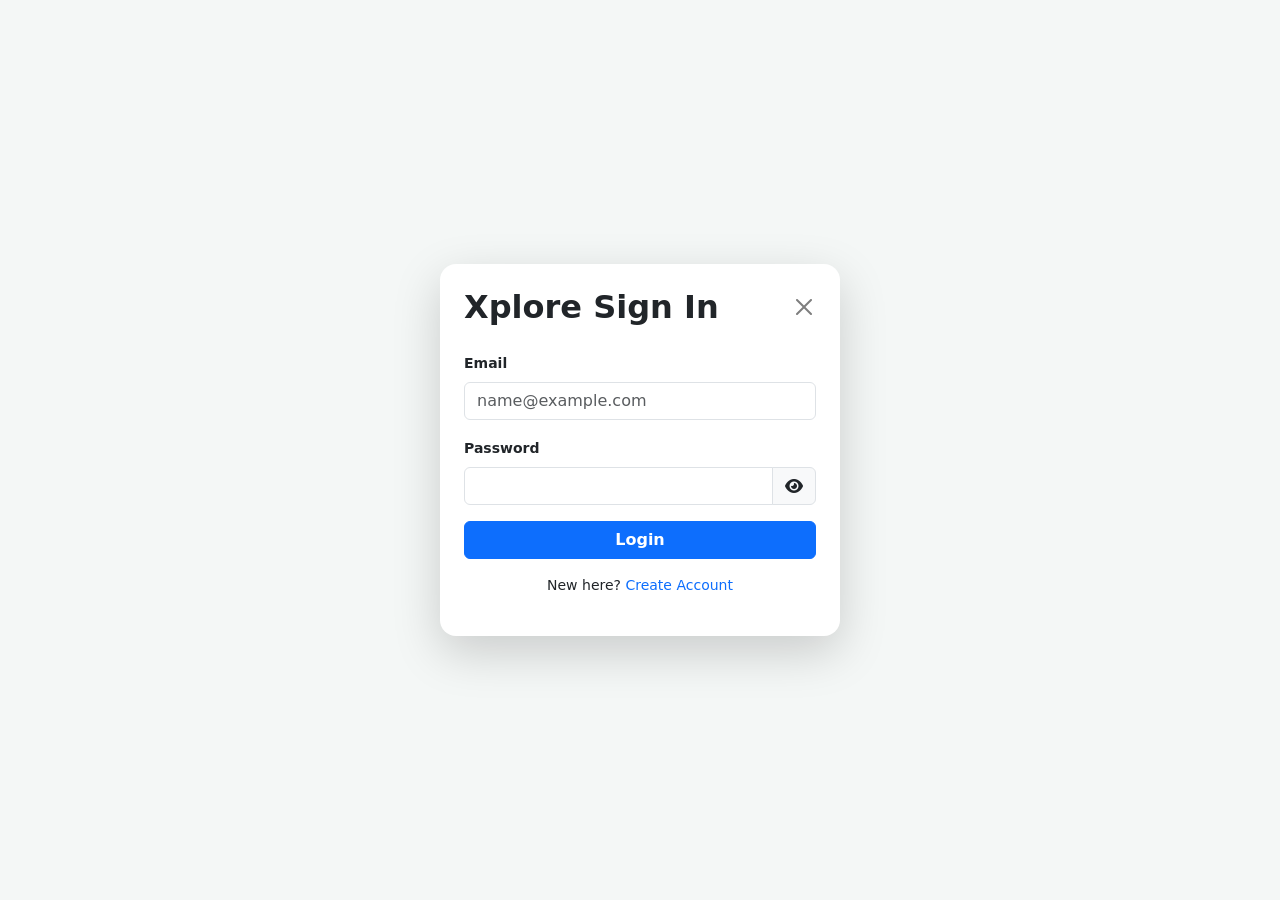
==== SignIn.html @ c6030951 "Sign in page validation" ====
<!DOCTYPE html>
<html lang="en">

<head>
    <meta charset="UTF-8">
    <meta name="viewport" content="width=device-width, initial-scale=1.0">
    <title>Xplore - Sign In</title>
      <!-- Bootstrap CSS -->
  <link href="https://cdn.jsdelivr.net/npm/bootstrap@5.0.2/dist/css/bootstrap.min.css" rel="stylesheet"
    integrity="sha384-EVSTQN3/azprG1Anm3QDgpJLIm9Nao0Yz1ztcQTwFspd3yD65VohhpuuCOmLASjC" crossorigin="anonymous">
  
  <!-- Linking for password eye icon  -->
  <link rel="stylesheet" href="https://cdnjs.cloudflare.com/ajax/libs/font-awesome/6.5.1/css/all.min.css">
  
  <!-- Custom CSS -->
  <link rel="stylesheet" href="css/style.css">

</head>

<!-- Body starts -->
<body>

    <div class="signin-wrapper">
        <div class="card signin-card shadow-lg border-0 rounded-4">
            <div class="card-body p-4">
                <div class="d-flex justify-content-between align-items-center mb-4">
                    <h2 class="fw-bold mb-0">Xplore Sign In</h2>
                    <button type="button" class="btn-close" id="closeBtn"></button>
                </div>

                <form id="signinForm">

                    <!-- Email Field -->
                    <div class="mb-3">
                        <label class="form-label small fw-bold">Email</label>
                        <input type="email" class="form-control" id="loginEmail" placeholder="name@example.com"
                            required>
                        <div id="emailFeedback" class="text-danger small mt-1"></div>
                    </div>

                    <!-- Password Field -->
                    <div class="mb-3">
                        <label class="form-label small fw-bold">Password</label>
                        <div class="input-group">
                            <input type="password" class="form-control" id="loginPassword" required>
                            <span class="input-group-text password-toggle" style="cursor:pointer">
                                <i class="fa-solid fa-eye"></i>
                            </span>
                        </div>

                        <!-- Password Requirement Hints -->
                        <div id="passLengthHint" class="text-muted small mt-1" style="display:none">
                            The password should have minimum 8 characters and maximum 255 characters.
                        </div>
                        
                        <div id="passFormatFeedback" class="text-danger small mt-1"></div>
                    </div>

                    <div id="loginError" class="alert alert-danger small py-2 text-center" style="display:none"></div>

                    <button type="submit" class="btn btn-primary w-100 fw-bold">Login</button>

                    <!-- Redirecting to Sign Up page if new user -->
                    <p class="text-center mt-3 small">
                        New here? <a href="signup.html" class="text-decoration-none">Create Account</a>
                    </p>

                </form>
            </div>
        </div>
    </div>

    <!-- External CSS -->
    <script src="js/index.js"></script>

</body>
<!-- Body ends -->

</html>
---- css/style.css ----
/* Global CSS styling */
* {
    margin: 0;
    padding: 0;
    box-sizing: border-box;
}

/* Box shadow effect for navigation section */
header {
    background-color: white;
    box-shadow: 1px 1px 1px 1px #0000000a;
}

/* Navbar styling */
.navbar.fixed-top {
    top: 0;
    left: 0;
    right: 0;
    z-index: 1050;
    background-color: white;
    box-shadow: 0 2px 10px rgba(0, 0, 0, 0.1);
}

/* Content from hiding behind the navbar for large devices */
.home-page {
    padding-top: 100px;
}

/* Content from hiding behind the navbar for smalle devices */
@media (max-width: 576px) {
    .home-page {
        padding-top: 70px;
    }
}

/* Ensure logo doesn't hog space on small screens */
.navbar-brand img {
    max-width: 80px;
    height: auto;
}

/* Ensure logo doesn't hog space on extra small screens */
@media (max-width: 576px) {
    .btn {
        padding: 0.375rem 0.5rem;
        font-size: 0.85rem;
    }

    .navbar-brand img {
        max-width: 50px;
    }
}

/* Hero banner Badge styling */
.badge-tag {
    background-color: beige;
    width: fit-content;
    color: black;
    font-style: italic;
}

/* Hero banner styling for large screens */
.hero .banner {
    height: 100%;
    min-height: 300px;
    object-fit: cover;
    object-position: center;
}

/* Hero banner styling for small screens */
@media (max-width: 350px) {
    .hero-heading {
        font-size: 1.2rem;
    }

    .badge-tag {
        font-size: 0.7rem;
        white-space: normal;
    }

    /* Hero banner description limiting to 2 lines for small screens */
    .hero p {
        font-size: 0.8rem;
        display: -webkit-box;
        line-clamp: 2;
        -webkit-line-clamp: 2;
        -webkit-box-orient: vertical;
        overflow: hidden;
    }
}

/* Hero banner Card styling */
.hero .card {
    min-height: 300px;
    overflow: hidden;
}

/* Gallery image in Features section styling for large screens */
.gallery-images {
    width: 100%;
    max-width: 100%;
    height: auto;
    display: block;
    margin: 0 auto;
    max-height: 70vh;
    object-fit: cover;
}

/* Gallery image in Features section styling for extra small screens */
@media (max-width: 320px) {
    .gallery-images {
        max-height: 200px;
    }
}

/* Carousel image styling */
.carousel-item img {
    height: 500px;
    object-fit: cover;
}

/* Carousel caption styling */
.carousel-caption {
    background: rgba(0, 0, 0, 0.3);
    padding: 15px;
    border-radius: 10px;
    color: white;
    font-weight: bolder;
}

/* Strike through text styling */
.strike-through {
    text-decoration: line-through;
}

/* Destination section prices class styling */
.amount-class {
    color: blue;
    font-size: 2rem;
    font-style: italic;
}

/* Google map embedding styling for small screens */
@media (max-width : 576px) {
    div iframe {
        width: 120px;
        height: 120px;
    }
}

/* Sign In page wrapper styling */
.signin-wrapper {
    background: #f4f7f6;
    height: 100vh;
    display: flex;
    align-items: center;
    justify-content: center;
}

/* Sign In page card styling */
.signin-card {
    max-width: 400px;
    width: 90%;
}

/* Sign Up page wrapper styling */
.signup-wrapper {
    background: #f4f7f6;
    height: 100vh;
    display: flex;
    align-items: center;
    justify-content: center;
}

.signup-card {
      max-width: 500px;
    width: 90%;
}


.error-msg {
    color: #dc3545;
    font-size: 0.8rem;
    display: none; /* Hidden by default */
    margin-top: 4px;
}

/* Class to show error when validation fails */
.error-msg.show {
    display: block;
}

/* Optional: Red border for invalid inputs */
.is-invalid {
    border-color: #dc3545 !important;
}
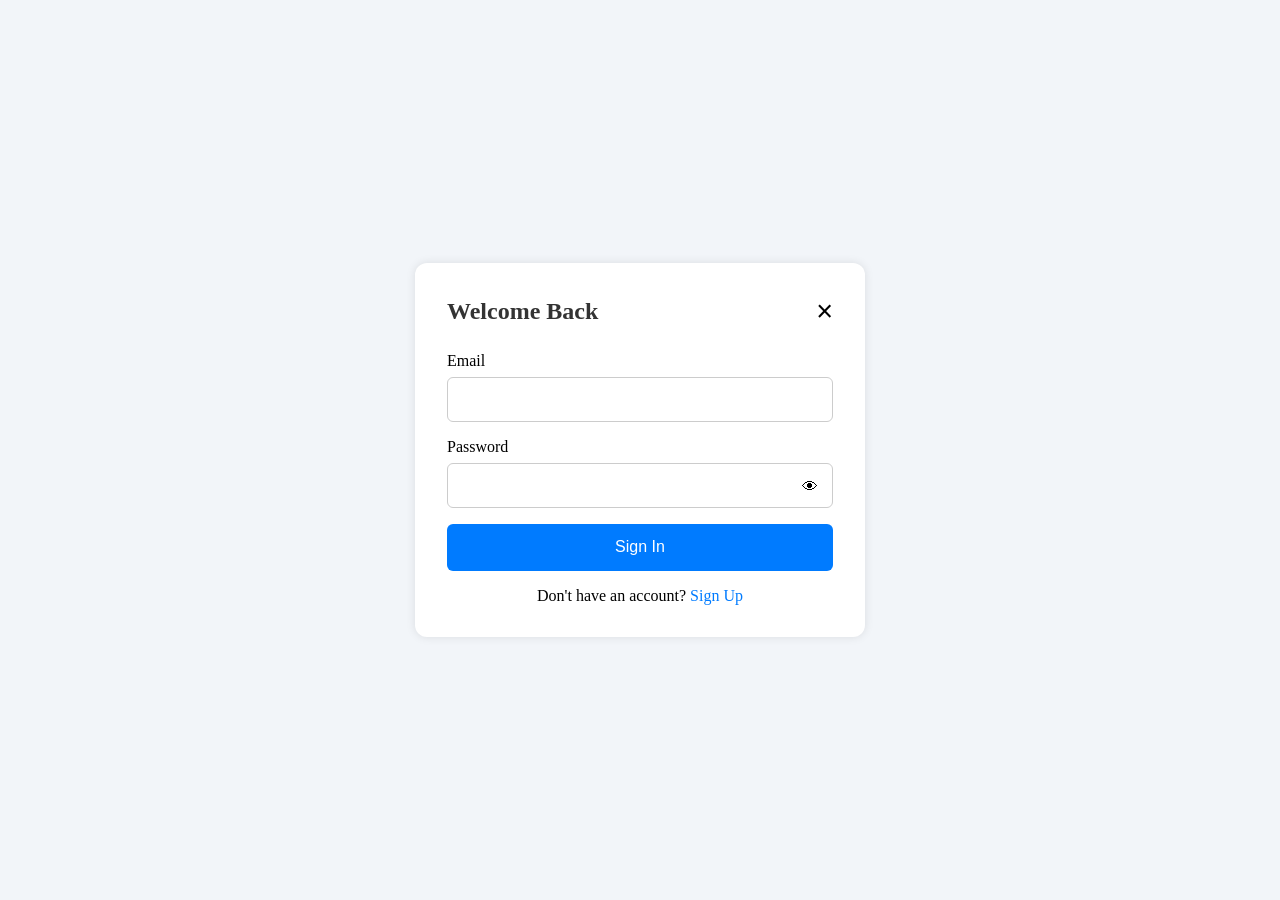
==== commit 0cb550c3: "Responsive Signup and Signin Page with JavaScript Validations" ====
--- a/SignIn.html
+++ b/SignIn.html
@@ -2,71 +2,54 @@
 <html lang="en">
 
 <head>
+
     <meta charset="UTF-8">
     <meta name="viewport" content="width=device-width, initial-scale=1.0">
-    <title>Xplore - Sign In</title>
-      <!-- Bootstrap CSS -->
-  <link href="https://cdn.jsdelivr.net/npm/bootstrap@5.0.2/dist/css/bootstrap.min.css" rel="stylesheet"
-    integrity="sha384-EVSTQN3/azprG1Anm3QDgpJLIm9Nao0Yz1ztcQTwFspd3yD65VohhpuuCOmLASjC" crossorigin="anonymous">
-  
-  <!-- Linking for password eye icon  -->
-  <link rel="stylesheet" href="https://cdnjs.cloudflare.com/ajax/libs/font-awesome/6.5.1/css/all.min.css">
-  
-  <!-- Custom CSS -->
-  <link rel="stylesheet" href="css/style.css">
+
+    <link rel="icon" type="image/x-icon" href="./images/logo.jpg">
+    <title>Sign In</title>
+
+    <!-- Custom CSS -->
+    <link rel="stylesheet" href="css/style.css">
 
 </head>
 
 <!-- Body starts -->
 <body>
 
-    <div class="signin-wrapper">
-        <div class="card signin-card shadow-lg border-0 rounded-4">
-            <div class="card-body p-4">
-                <div class="d-flex justify-content-between align-items-center mb-4">
-                    <h2 class="fw-bold mb-0">Xplore Sign In</h2>
-                    <button type="button" class="btn-close" id="closeBtn"></button>
+    <div class="wrapper">
+        <div class="container wrapper-class">
+
+            <form id="signinForm" class="form-box">
+
+                <div class="heading-box">
+                    <h2>Welcome Back</h2>
+                    <button type="button" class="close-btn">&times;</button>
                 </div>
 
-                <form id="signinForm">
+                <div class="input-group">
+                    <label for="signinEmail">Email</label>
+                    <input type="email" id="signinEmail" required>
+                    <small class="error"></small>
+                </div>
 
-                    <!-- Email Field -->
-                    <div class="mb-3">
-                        <label class="form-label small fw-bold">Email</label>
-                        <input type="email" class="form-control" id="loginEmail" placeholder="name@example.com"
-                            required>
-                        <div id="emailFeedback" class="text-danger small mt-1"></div>
-                    </div>
+                <div class="input-group password-box">
+                    <label for="signinPassword">Password</label>
+                    <input type="password" id="signinPassword" required>
+                    <span class="toggle-password">👁</span>
+                    <small class="error"></small>
+                </div>
 
-                    <!-- Password Field -->
-                    <div class="mb-3">
-                        <label class="form-label small fw-bold">Password</label>
-                        <div class="input-group">
-                            <input type="password" class="form-control" id="loginPassword" required>
-                            <span class="input-group-text password-toggle" style="cursor:pointer">
-                                <i class="fa-solid fa-eye"></i>
-                            </span>
-                        </div>
+                <button type="submit" id="submit">Sign In</button>
 
-                        <!-- Password Requirement Hints -->
-                        <div id="passLengthHint" class="text-muted small mt-1" style="display:none">
-                            The password should have minimum 8 characters and maximum 255 characters.
-                        </div>
-                        
-                        <div id="passFormatFeedback" class="text-danger small mt-1"></div>
-                    </div>
+                <!-- Connecting to Sign Up page -->
+                <p class="link-text">
+                    Don't have an account?
+                    <a href="signup.html">Sign Up</a>
+                </p>
 
-                    <div id="loginError" class="alert alert-danger small py-2 text-center" style="display:none"></div>
+            </form>
 
-                    <button type="submit" class="btn btn-primary w-100 fw-bold">Login</button>
-
-                    <!-- Redirecting to Sign Up page if new user -->
-                    <p class="text-center mt-3 small">
-                        New here? <a href="signup.html" class="text-decoration-none">Create Account</a>
-                    </p>
-
-                </form>
-            </div>
         </div>
     </div>
 
--- a/css/style.css
+++ b/css/style.css
@@ -5,10 +5,28 @@
     box-sizing: border-box;
 }
 
+/* Content from hiding behind the navbar for large devices */
+.home-page {
+    padding-top: 100px;
+}
+
+/* Content from hiding behind the navbar for smalle devices */
+@media (max-width: 576px) {
+    .home-page {
+        padding-top: 70px;
+    }
+}
+
 /* Box shadow effect for navigation section */
 header {
     background-color: white;
     box-shadow: 1px 1px 1px 1px #0000000a;
+}
+
+/* Home page image styling */
+#homepage-image {
+    width: 100%;
+    height: auto;
 }
 
 /* Navbar styling */
@@ -21,18 +39,6 @@
     box-shadow: 0 2px 10px rgba(0, 0, 0, 0.1);
 }
 
-/* Content from hiding behind the navbar for large devices */
-.home-page {
-    padding-top: 100px;
-}
-
-/* Content from hiding behind the navbar for smalle devices */
-@media (max-width: 576px) {
-    .home-page {
-        padding-top: 70px;
-    }
-}
-
 /* Ensure logo doesn't hog space on small screens */
 .navbar-brand img {
     max-width: 80px;
@@ -49,6 +55,159 @@
     .navbar-brand img {
         max-width: 50px;
     }
+}
+
+/* Sign In and Sign Up forms wrapper styling */
+.wrapper {
+    background: #f2f5f9;
+    display: flex;
+    justify-content: center;
+    align-items: center;
+    min-height: 100vh;
+    padding: 1rem;
+}
+
+/* Sign In and Sign Up forms wrapper class styling */
+.wrapper-class {
+    width: 100%;
+    display: flex;
+    justify-content: center;
+    align-items: center;
+}
+
+/* Sign In and Sign Up forms box styling */
+.form-box {
+    background: white;
+    width: 100%;
+    max-width: 450px;
+    padding: 2rem;
+    border-radius: 12px;
+    box-shadow: 0 0 10px rgba(0, 0, 0, 0.1);
+}
+
+/* Sign In and Sign Up forms box styling for tablet view */
+@media (min-width:769px) and (max-width:1024px) {
+    .form-box {
+        max-width: 500px;
+    }
+}
+
+/* Sign In and Sign Up forms box styling for mobile view */
+@media (max-width:768px) {
+    .form-box {
+        padding: 1.5rem;
+    }
+
+    h2 {
+        font-size: 1.5rem;
+    }
+}
+
+/* Sign In and Sign Up forms header styling */
+.form-box h2 {
+    text-align: center;
+    color: #333;
+}
+
+/* Sign In and Sign Up forms heading box styling */
+.heading-box {
+    display: flex;
+    justify-content: space-between;
+    align-items: center;
+    margin-bottom: 1.5rem;
+}
+
+/* Sign In and Sign Up forms Close button styling */
+.close-btn {
+    border: none;
+    background: none;
+    font-size: 1.8rem;
+    cursor: pointer;
+}
+
+/* Sign In and Sign Up forms input group styling */
+.input-group {
+    margin-bottom: 1rem;
+    position: relative;
+}
+
+/* Sign In and Sign Up forms input label styling */
+.input-group label {
+    display: block;
+    margin-bottom: 0.4rem;
+}
+
+/* Sign In and Sign Up forms input styling */
+.input-group input {
+    width: 100%;
+    padding: 0.8rem;
+    border: 1px solid #ccc;
+    border-radius: 6px;
+    font-size: 1rem;
+}
+
+/* Sign In and Sign Up forms input focus styling */
+input:focus {
+    outline: none;
+    border-color: #007bff;
+}
+
+/* Sign In and Sign Up forms Submit button styling */
+#submit {
+    width: 100%;
+    padding: 0.9rem;
+    border: none;
+    background: #007bff;
+    color: white;
+    font-size: 1rem;
+    border-radius: 6px;
+    cursor: pointer;
+}
+
+/* Sign In and Sign Up forms Submit button hover styling */
+#submit:hover {
+    background: #0056b3;
+}
+
+/* Sign In and Sign Up forms error styling */
+.error {
+    color: red;
+    font-size: 0.85rem;
+}
+
+/* Sign In and Sign Up forms success styling */
+.success {
+    border: 2px solid green;
+}
+
+/* Sign In and Sign Up forms fail styling */
+.fail {
+    border: 2px solid red;
+}
+
+/* Sign In and Sign Up forms linking styling */
+.link-text {
+    text-align: center;
+    margin-top: 1rem;
+}
+
+/* Sign In and Sign Up forms linking anchor styling */
+.link-text a {
+    color: #007bff;
+    text-decoration: none;
+}
+
+/* Sign In and Sign Up forms password box styling */
+.password-box {
+    position: relative;
+}
+
+/* Sign In and Sign Up forms toggle button styling */
+.toggle-password {
+    position: absolute;
+    right: 15px;
+    top: 40px;
+    cursor: pointer;
 }
 
 /* Hero banner Badge styling */
@@ -146,51 +305,4 @@
         width: 120px;
         height: 120px;
     }
-}
-
-/* Sign In page wrapper styling */
-.signin-wrapper {
-    background: #f4f7f6;
-    height: 100vh;
-    display: flex;
-    align-items: center;
-    justify-content: center;
-}
-
-/* Sign In page card styling */
-.signin-card {
-    max-width: 400px;
-    width: 90%;
-}
-
-/* Sign Up page wrapper styling */
-.signup-wrapper {
-    background: #f4f7f6;
-    height: 100vh;
-    display: flex;
-    align-items: center;
-    justify-content: center;
-}
-
-.signup-card {
-      max-width: 500px;
-    width: 90%;
-}
-
-
-.error-msg {
-    color: #dc3545;
-    font-size: 0.8rem;
-    display: none; /* Hidden by default */
-    margin-top: 4px;
-}
-
-/* Class to show error when validation fails */
-.error-msg.show {
-    display: block;
-}
-
-/* Optional: Red border for invalid inputs */
-.is-invalid {
-    border-color: #dc3545 !important;
-}
+}
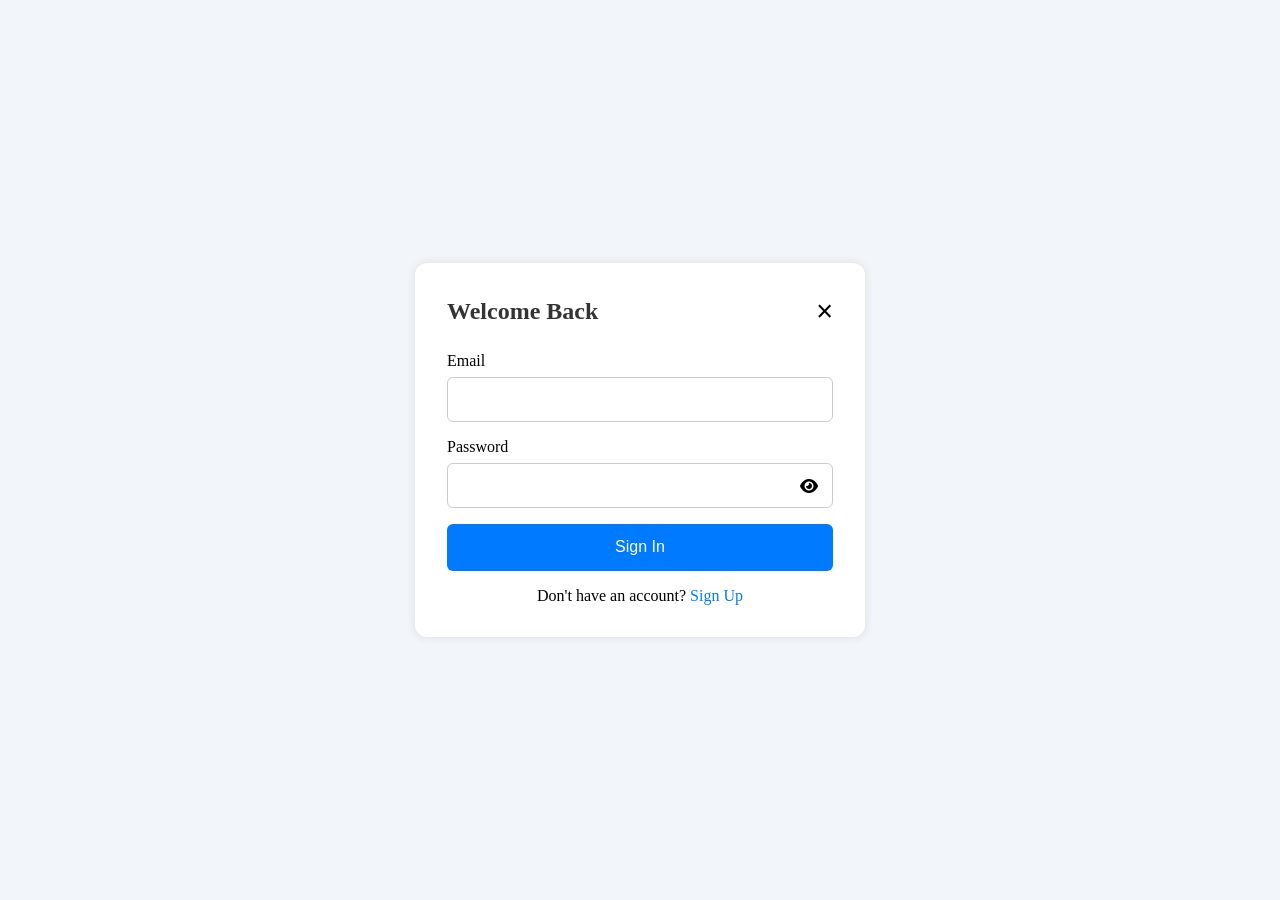
==== commit b7cf02d4: "Sign In and Sign Up pages code changes" ====
--- a/SignIn.html
+++ b/SignIn.html
@@ -8,6 +8,9 @@
 
     <link rel="icon" type="image/x-icon" href="./images/logo.jpg">
     <title>Sign In</title>
+
+    <!-- Font Awesome CDN -->
+    <link rel="stylesheet" href="https://cdnjs.cloudflare.com/ajax/libs/font-awesome/6.5.1/css/all.min.css">
 
     <!-- Custom CSS -->
     <link rel="stylesheet" href="css/style.css">
@@ -36,7 +39,7 @@
                 <div class="input-group password-box">
                     <label for="signinPassword">Password</label>
                     <input type="password" id="signinPassword" required>
-                    <span class="toggle-password">👁</span>
+                    <span class="toggle-password"><i class="fa-solid fa-eye"></i></span>
                     <small class="error"></small>
                 </div>
 
